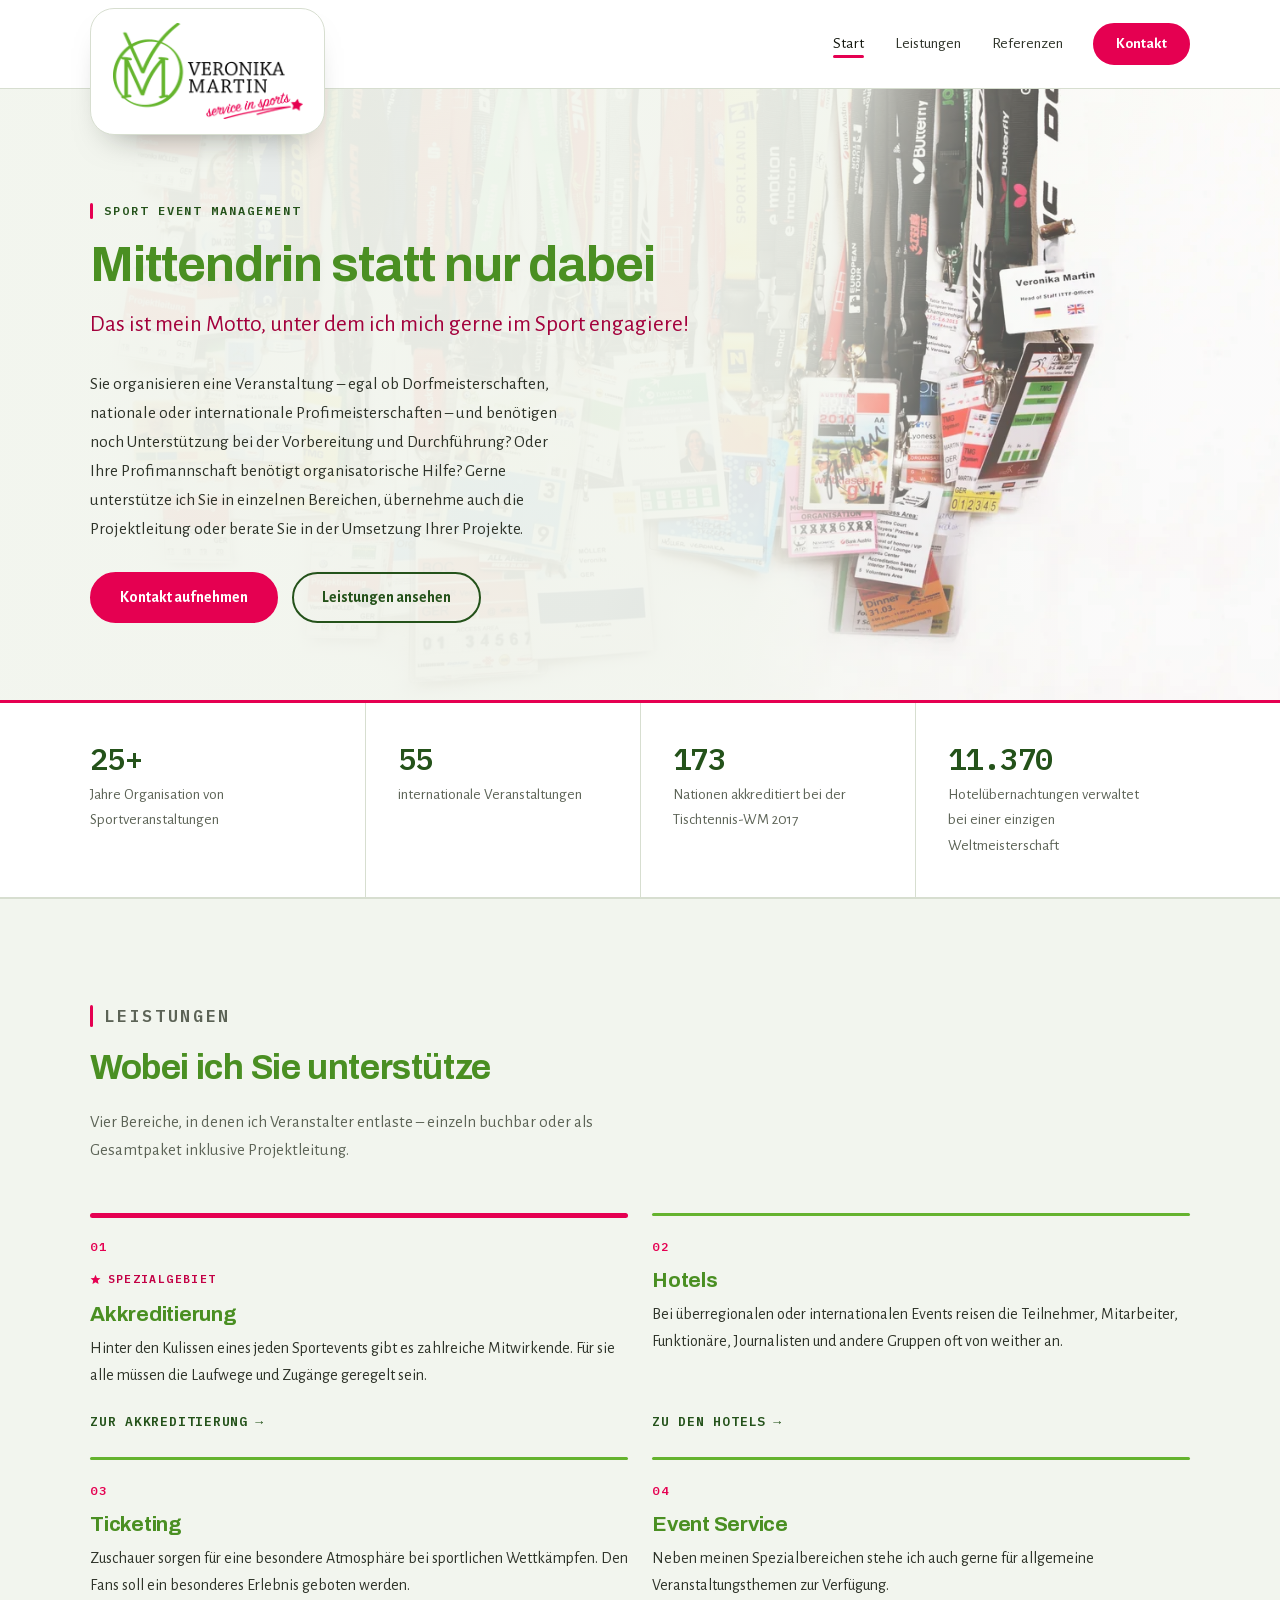
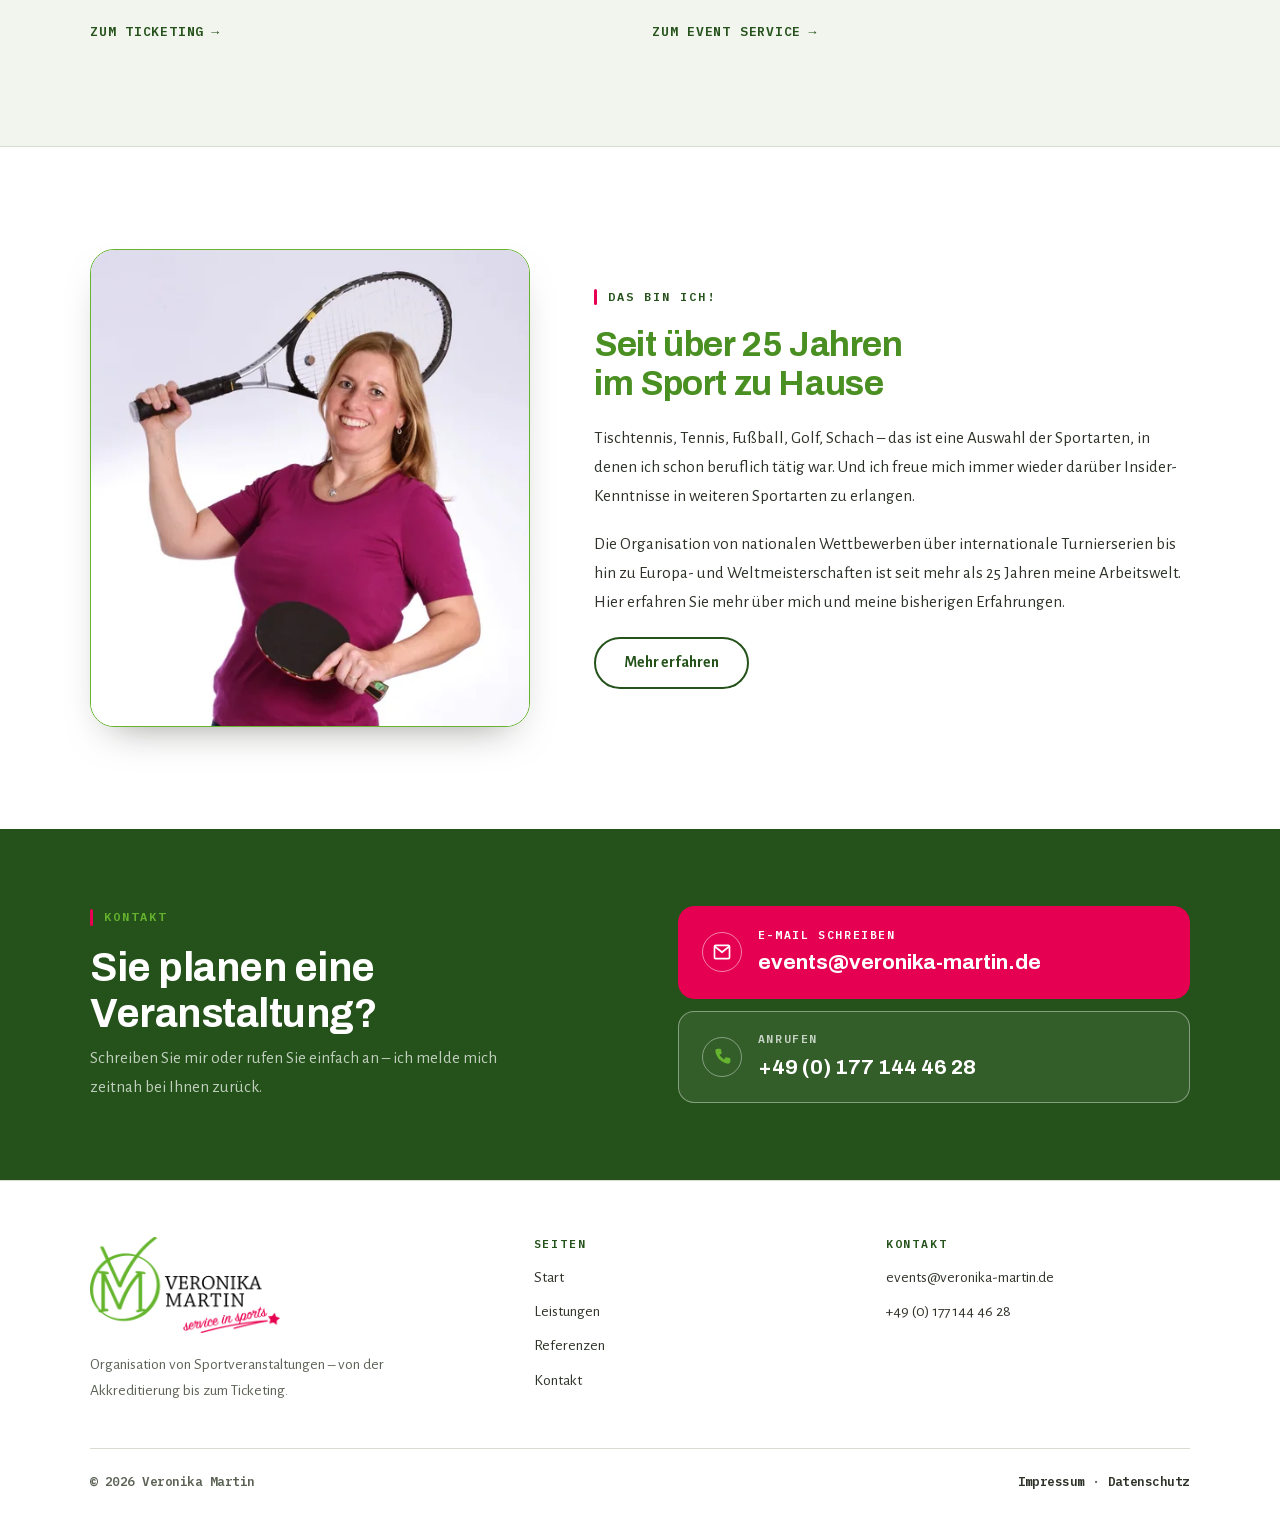
==== index.html @ 5dd61b8a "Erste Fassung der Website Veronika Martin – Sport Event Management" ====
<!DOCTYPE html>
<html lang="de">
<head>
<meta charset="utf-8">
<meta name="viewport" content="width=device-width, initial-scale=1">
<title data-cms="startseite.seo.titel">Sport Event Management &amp; Akkreditierung | Veronika Martin</title>
<meta name="description" data-cms-inhalt="startseite.seo.beschreibung" content="Akkreditierung, Hotels, Ticketing und Event Service für Sportveranstaltungen – seit über 25 Jahren, von der Dorfmeisterschaft bis zur Weltmeisterschaft.">
<link rel="canonical" href="https://veronika-martin.de/">
<meta name="robots" content="index, follow">

<meta property="og:type" content="website">
<meta property="og:locale" content="de_DE">
<meta property="og:site_name" content="Veronika Martin – Sport Event Management">
<meta property="og:title" content="Veronika Martin – Sport Event Management">
<meta property="og:description" content="Unterstützung bei der Organisation von Sportveranstaltungen: Akkreditierung, Hotels, Ticketing und Event Service.">
<meta property="og:url" content="https://veronika-martin.de/">
<meta property="og:image" content="https://veronika-martin.de/assets/img/akkreditierungsausweise-1200.jpg">
<meta property="og:image:width" content="1200">
<meta property="og:image:height" content="540">
<meta property="og:image:alt" content="Akkreditierungsausweise von internationalen Sportveranstaltungen">
<meta name="twitter:card" content="summary_large_image">

<link rel="icon" href="assets/img/favicon-32.png" sizes="32x32" type="image/png">
<link rel="icon" href="assets/img/favicon-512.png" sizes="512x512" type="image/png">
<link rel="apple-touch-icon" href="assets/img/favicon-180.png">

<link rel="preload" as="font" type="font/woff2" href="assets/fonts/archivo-latin.woff2" crossorigin>
<link rel="preload" as="font" type="font/woff2" href="assets/fonts/ibm-plex-mono-600-latin.woff2" crossorigin>
<link rel="preload" as="font" type="font/woff2" href="assets/fonts/alegreya-sans-400-latin.woff2" crossorigin>
<link rel="preload" as="image" href="assets/img/akkreditierungsausweise-1600.webp" type="image/webp" fetchpriority="high">
<link rel="stylesheet" href="assets/css/style.css">
<script src="assets/js/main.js" defer></script>
<script src="assets/js/inhalte.js" defer></script>

<script type="application/ld+json">
{
  "@context": "https://schema.org",
  "@graph": [
    {
      "@type": "WebSite",
      "@id": "https://veronika-martin.de/#website",
      "url": "https://veronika-martin.de/",
      "name": "Veronika Martin – Sport Event Management",
      "inLanguage": "de-DE",
      "publisher": { "@id": "https://veronika-martin.de/#business" }
    },
    {
      "@type": "ProfessionalService",
      "@id": "https://veronika-martin.de/#business",
      "name": "Veronika Martin – Sport Event Management",
      "alternateName": "Veronika Martin – service in sports",
      "description": "Unterstützung bei der Vorbereitung und Durchführung von Sportveranstaltungen – von Dorfmeisterschaften bis zu Welt- und Europameisterschaften: Akkreditierung (Spezialgebiet), Hotelmanagement, Ticketing, allgemeiner Event Service und Projektleitung.",
      "url": "https://veronika-martin.de/",
      "logo": "https://veronika-martin.de/assets/img/logo-800.png",
      "image": "https://veronika-martin.de/assets/img/akkreditierungsausweise-1200.jpg",
      "email": "events@veronika-martin.de",
      "telephone": "+491771444628",
      "slogan": "Mittendrin statt nur dabei",
      "foundingDate": "2011",
      "areaServed": { "@type": "Country", "name": "Deutschland" },
      "address": {
        "@type": "PostalAddress",
        "streetAddress": "Blausternstraße 11a",
        "postalCode": "85049",
        "addressLocality": "Ingolstadt",
        "addressRegion": "Bayern",
        "addressCountry": "DE"
      },
      "founder": { "@id": "https://veronika-martin.de/#person" },
      "knowsAbout": ["Sport Event Management", "Akkreditierung", "Akkreditierungsausweise", "Hotelmanagement für Sportveranstaltungen", "Ticketing", "Projektleitung", "Tischtennis", "Tennis", "Fußball", "Golf", "Schach"],
      "hasOfferCatalog": {
        "@type": "OfferCatalog",
        "name": "Leistungen",
        "itemListElement": [
          { "@type": "Offer", "itemOffered": { "@type": "Service", "@id": "https://veronika-martin.de/leistungen.html#akkreditierung", "name": "Akkreditierung", "description": "Konzepterstellung, Akkreditierungssoftware, Datenerfassung und -pflege sowie Ausweisdruck für alle Mitwirkenden eines Sportevents." } },
          { "@type": "Offer", "itemOffered": { "@type": "Service", "@id": "https://veronika-martin.de/leistungen.html#hotels", "name": "Hotels", "description": "Auswahl der Hotels, Reservierung von Zimmerkontingenten und finale Buchungen für Teilnehmer, Funktionäre, Mitarbeiter und Journalisten." } },
          { "@type": "Offer", "itemOffered": { "@type": "Service", "@id": "https://veronika-martin.de/leistungen.html#ticketing", "name": "Ticketing", "description": "Ticketkonzepte, Einrichtung von Vorverkaufsstellen, Abwicklung des Ticketverkaufs und Abrechnung." } },
          { "@type": "Offer", "itemOffered": { "@type": "Service", "@id": "https://veronika-martin.de/leistungen.html#event-service", "name": "Event Service", "description": "Projektplanung, Checklisten, Zeitpläne und Budgetaufstellung für Veranstaltungen." } }
        ]
      }
    },
    {
      "@type": "Person",
      "@id": "https://veronika-martin.de/#person",
      "name": "Veronika Martin",
      "jobTitle": "Sport Event Managerin",
      "image": "https://veronika-martin.de/assets/img/portraet-veronika-martin-800.jpg",
      "url": "https://veronika-martin.de/referenzen.html",
      "worksFor": { "@id": "https://veronika-martin.de/#business" },
      "knowsLanguage": ["de", "en", "fr", "es"],
      "alumniOf": { "@type": "CollegeOrUniversity", "name": "Westfälische Wilhelms-Universität Münster" }
    }
  ]
}
</script>
</head>
<body>

<a class="sprunglink" href="#inhalt">Zum Inhalt springen</a>

<header class="kopf">
  <div class="container kopf__innen">
    <a class="kopf__logo" href="index.html" aria-label="Veronika Martin, Sport Event Management – zur Startseite">
      <picture>
        <source type="image/webp" srcset="assets/img/logo-400.webp 400w, assets/img/logo-800.webp 800w" sizes="(max-width: 760px) 148px, 190px">
        <img src="assets/img/logo-400.png" srcset="assets/img/logo-400.png 400w, assets/img/logo-800.png 800w" sizes="(max-width: 760px) 148px, 190px" width="400" height="202" alt="">
      </picture>
    </a>

    <button class="nav-schalter" type="button" aria-expanded="false" aria-controls="hauptnavigation">
      <span class="nav-schalter__balken" aria-hidden="true"></span>Menü
    </button>

    <nav class="nav" id="hauptnavigation" aria-label="Hauptnavigation">
      <ul class="nav__liste">
        <li><a class="nav__link" href="index.html" aria-current="page">Start</a></li>
        <li><a class="nav__link" href="leistungen.html">Leistungen</a></li>
        <li><a class="nav__link" href="referenzen.html">Referenzen</a></li>
      </ul>
      <a class="btn btn--cta btn--klein" href="kontakt.html">Kontakt</a>
    </nav>
  </div>
</header>

<main id="inhalt">

  <section class="hero">
    <div class="container hero__kopf">
      <p class="label" data-cms="startseite.hero.label">Sport Event Management</p>
      <h1 class="hero__motto" data-cms="startseite.hero.motto">Mittendrin statt nur dabei</h1>
      <p class="hero__unterzeile" data-cms="startseite.hero.unterzeile">Das ist mein Motto, unter dem ich mich gerne im Sport engagiere!</p>
      <p class="hero__text" data-cms="startseite.hero.text">Sie organisieren eine Veranstaltung – egal ob Dorfmeisterschaften, nationale oder internationale Profimeisterschaften – und benötigen noch Unterstützung bei der Vorbereitung und Durchführung? Oder Ihre Profimannschaft benötigt organisatorische Hilfe? Gerne unterstütze ich Sie in einzelnen Bereichen, übernehme auch die Projektleitung oder berate Sie in der Umsetzung Ihrer Projekte.</p>
      <div class="hero__aktionen">
        <a class="btn btn--cta" href="kontakt.html" data-cms="startseite.hero.buttonKontakt">Kontakt aufnehmen</a>
        <a class="btn btn--linie" href="leistungen.html" data-cms="startseite.hero.buttonLeistungen">Leistungen ansehen</a>
      </div>
    </div>
  </section>

  <section class="fakten" aria-label="Erfahrung in Zahlen">
    <div class="container">
      <ul class="fakten__liste" id="kennzahlen">
        <li data-cms-eintrag="startseite.kennzahlen|" class="fakten__eintrag">
          <span class="fakten__zahl" data-cms="zahl">25+</span>
          <span class="fakten__text" data-cms="text">Jahre Organisation von Sportveranstaltungen</span>
        </li>
        <li data-cms-eintrag="startseite.kennzahlen|" class="fakten__eintrag">
          <span class="fakten__zahl" data-cms="zahl">55</span>
          <span class="fakten__text" data-cms="text">internationale Veranstaltungen</span>
        </li>
        <li data-cms-eintrag="startseite.kennzahlen|" class="fakten__eintrag">
          <span class="fakten__zahl" data-cms="zahl">173</span>
          <span class="fakten__text" data-cms="text">Nationen akkreditiert bei der Tischtennis-WM 2017</span>
        </li>
        <li data-cms-eintrag="startseite.kennzahlen|" class="fakten__eintrag">
          <span class="fakten__zahl" data-cms="zahl">11.370</span>
          <span class="fakten__text" data-cms="text">Hotelübernachtungen verwaltet bei einer einzigen Weltmeisterschaft</span>
        </li>
      </ul>
      <template data-cms-liste="startseite.kennzahlen" data-cms-in="#kennzahlen">
        <li class="fakten__eintrag">
          <span class="fakten__zahl" data-cms="zahl"></span>
          <span class="fakten__text" data-cms="text"></span>
        </li>
      </template>
    </div>
  </section>

  <section class="sektion sektion--sand" aria-labelledby="leistungen-titel">
    <div class="container">
      <div class="sektionskopf">
        <p class="label" data-cms="startseite.leistungen.label">Leistungen</p>
        <h2 id="leistungen-titel" data-cms="startseite.leistungen.ueberschrift">Wobei ich Sie unterstütze</h2>
        <p data-cms="startseite.leistungen.text">Vier Bereiche, in denen ich Veranstalter entlaste – einzeln buchbar oder als Gesamtpaket inklusive Projektleitung.</p>
      </div>

      <div class="karten">
        <template data-cms-liste="leistungen.leistungen">
          <article class="karte" data-cms-klasse="karte--hervor:spezialgebiet">
            <span class="karte__nr" data-cms-nr></span>
            <span class="abzeichen" data-cms-wenn="spezialgebiet">Spezialgebiet</span>
            <h3 data-cms="titel"></h3>
            <p data-cms="kurztextStartseite"></p>
            <a class="pfeil-link" href="leistungen.html" data-cms-link="anker:leistungen.html#titel" data-cms="linkText"></a>
          </article>
        </template>
        <article data-cms-eintrag="leistungen.leistungen|" class="karte karte--hervor" data-cms-klasse="karte--hervor:spezialgebiet">
          <span class="karte__nr" data-cms-nr>01</span>
          <span class="abzeichen" data-cms-wenn="spezialgebiet">Spezialgebiet</span>
          <h3 data-cms="titel">Akkreditierung</h3>
          <p data-cms="kurztextStartseite">Hinter den Kulissen eines jeden Sportevents gibt es zahlreiche Mitwirkende. Für sie alle müssen die Laufwege und Zugänge geregelt sein.</p>
          <a class="pfeil-link" href="leistungen.html#akkreditierung" data-cms-link="anker:leistungen.html#titel" data-cms="linkText">Zur Akkreditierung</a>
        </article>
        <article data-cms-eintrag="leistungen.leistungen|" class="karte" data-cms-klasse="karte--hervor:spezialgebiet">
          <span class="karte__nr" data-cms-nr>02</span>
          <h3 data-cms="titel">Hotels</h3>
          <p data-cms="kurztextStartseite">Bei überregionalen oder internationalen Events reisen die Teilnehmer, Mitarbeiter, Funktionäre, Journalisten und andere Gruppen oft von weither an.</p>
          <a class="pfeil-link" href="leistungen.html#hotels" data-cms-link="anker:leistungen.html#titel" data-cms="linkText">Zu den Hotels</a>
        </article>
        <article data-cms-eintrag="leistungen.leistungen|" class="karte" data-cms-klasse="karte--hervor:spezialgebiet">
          <span class="karte__nr" data-cms-nr>03</span>
          <h3 data-cms="titel">Ticketing</h3>
          <p data-cms="kurztextStartseite">Zuschauer sorgen für eine besondere Atmosphäre bei sportlichen Wettkämpfen. Den Fans soll ein besonderes Erlebnis geboten werden.</p>
          <a class="pfeil-link" href="leistungen.html#ticketing" data-cms-link="anker:leistungen.html#titel" data-cms="linkText">Zum Ticketing</a>
        </article>
        <article data-cms-eintrag="leistungen.leistungen|" class="karte" data-cms-klasse="karte--hervor:spezialgebiet">
          <span class="karte__nr" data-cms-nr>04</span>
          <h3 data-cms="titel">Event Service</h3>
          <p data-cms="kurztextStartseite">Neben meinen Spezialbereichen stehe ich auch gerne für allgemeine Veranstaltungsthemen zur Verfügung.</p>
          <a class="pfeil-link" href="leistungen.html#event-service" data-cms-link="anker:leistungen.html#titel" data-cms="linkText">Zum Event Service</a>
        </article>
      </div>
    </div>
  </section>

  <section class="sektion" aria-labelledby="ueber-titel">
    <div class="container ueber">
      <div class="ueber__bild">
        <picture>
          <source type="image/webp" srcset="assets/img/portraet-veronika-martin-500.webp 500w, assets/img/portraet-veronika-martin-800.webp 800w" sizes="(max-width: 980px) 88vw, 34vw">
          <img src="assets/img/portraet-veronika-martin-800.jpg" srcset="assets/img/portraet-veronika-martin-500.jpg 500w, assets/img/portraet-veronika-martin-800.jpg 800w" sizes="(max-width: 980px) 88vw, 34vw" width="800" height="869" alt="Veronika Martin mit Tennisschläger und Tischtennisschläger" loading="lazy" data-cms-bild="startseite.ueberMich.bild" data-cms-alt="startseite.ueberMich.bildAlt">
        </picture>
      </div>

      <div>
        <p class="label" data-cms="startseite.ueberMich.label">Das bin ich!</p>
        <h2 id="ueber-titel" data-cms="startseite.ueberMich.ueberschrift">Seit über 25 Jahren im Sport zu Hause</h2>
        <template data-cms-liste="startseite.ueberMich.absaetze">
          <p data-cms="."></p>
        </template>
        <p data-cms-eintrag="startseite.ueberMich.absaetze|" data-cms=".">Tischtennis, Tennis, Fußball, Golf, Schach – das ist eine Auswahl der Sportarten, in denen ich schon beruflich tätig war. Und ich freue mich immer wieder darüber Insider-Kenntnisse in weiteren Sportarten zu erlangen.</p>
        <p data-cms-eintrag="startseite.ueberMich.absaetze|" data-cms=".">Die Organisation von nationalen Wettbewerben über internationale Turnierserien bis hin zu Europa- und Weltmeisterschaften ist seit mehr als 25 Jahren meine Arbeitswelt. Hier erfahren Sie mehr über mich und meine bisherigen Erfahrungen.</p>
        <p><a class="btn btn--linie" href="referenzen.html" data-cms="startseite.ueberMich.button">Mehr erfahren</a></p>
      </div>
    </div>
  </section>

  <section class="kontaktband" aria-labelledby="kontaktband-titel">
    <div class="container kontaktband__innen">
      <div>
        <p class="label" data-cms="startseite.kontakt.label">Kontakt</p>
        <h2 id="kontaktband-titel" data-cms="startseite.kontakt.ueberschrift">Sie planen eine Veranstaltung?</h2>
        <p data-cms="startseite.kontakt.text">Schreiben Sie mir oder rufen Sie einfach an – ich melde mich zeitnah bei Ihnen zurück.</p>
      </div>
      <div class="kontaktband__wege">
        <a class="kontaktweg kontaktweg--cta" href="mailto:events@veronika-martin.de" data-cms-link="mailto:allgemein.email">
          <span class="kontaktweg__symbol" aria-hidden="true">
            <svg viewBox="0 0 24 24" focusable="false"><path d="M2 5.5A2.5 2.5 0 0 1 4.5 3h15A2.5 2.5 0 0 1 22 5.5v13a2.5 2.5 0 0 1-2.5 2.5h-15A2.5 2.5 0 0 1 2 18.5v-13Zm2.6-.5 7.4 5.9L19.4 5H4.6ZM20 7.3l-7.4 5.9a1 1 0 0 1-1.2 0L4 7.3V19h16V7.3Z"/></svg>
          </span>
          <span class="kontaktweg__inhalt">
            <span class="kontaktweg__art" data-cms="allgemein.kontaktwegEmail">E-Mail schreiben</span>
            <span class="kontaktweg__wert" data-cms="allgemein.email">events@veronika-martin.de</span>
          </span>
        </a>
        <a class="kontaktweg" href="tel:+491771444628" data-cms-link="tel:allgemein.telefon">
          <span class="kontaktweg__symbol" aria-hidden="true">
            <svg viewBox="0 0 24 24" focusable="false"><path d="M6.6 2h3.1a1 1 0 0 1 1 .8l1 4.3a1 1 0 0 1-.5 1.1L9 9.4a13 13 0 0 0 5.6 5.6l1.2-2.2a1 1 0 0 1 1.1-.5l4.3 1a1 1 0 0 1 .8 1v3.1A2.6 2.6 0 0 1 19.4 20 17.4 17.4 0 0 1 4 4.6 2.6 2.6 0 0 1 6.6 2Z"/></svg>
          </span>
          <span class="kontaktweg__inhalt">
            <span class="kontaktweg__art" data-cms="allgemein.kontaktwegTelefon">Anrufen</span>
            <span class="kontaktweg__wert" data-cms="allgemein.telefon">+49 (0) 177 144 46 28</span>
          </span>
        </a>
      </div>
    </div>
  </section>

</main>

<footer class="fuss">
  <div class="container">
    <div class="fuss__raster">
      <div class="fuss__logo">
        <picture>
          <source type="image/webp" srcset="assets/img/logo-400.webp 400w, assets/img/logo-800.webp 800w" sizes="(max-width: 760px) 148px, 190px">
          <img src="assets/img/logo-400.png" srcset="assets/img/logo-400.png 400w, assets/img/logo-800.png 800w" sizes="(max-width: 760px) 148px, 190px" width="400" height="202" alt="Veronika Martin – service in sports" loading="lazy">
        </picture>
        <p data-cms="allgemein.fusszeileText">Organisation von Sportveranstaltungen – von der Akkreditierung bis zum Ticketing.</p>
      </div>

      <nav aria-labelledby="fuss-seiten">
        <h2 id="fuss-seiten">Seiten</h2>
        <ul>
          <li><a href="index.html">Start</a></li>
          <li><a href="leistungen.html">Leistungen</a></li>
          <li><a href="referenzen.html">Referenzen</a></li>
          <li><a href="kontakt.html">Kontakt</a></li>
        </ul>
      </nav>

      <div>
        <h2 id="fuss-kontakt">Kontakt</h2>
        <ul>
          <li><a href="mailto:events@veronika-martin.de" data-cms-link="mailto:allgemein.email" data-cms="allgemein.email">events@veronika-martin.de</a></li>
          <li><a href="tel:+491771444628" data-cms-link="tel:allgemein.telefon" data-cms="allgemein.telefon">+49 (0) 177 144 46 28</a></li>
        </ul>
      </div>
    </div>

    <div class="fuss__abschluss">
      <p>© 2026 Veronika Martin</p>
      <p><a href="impressum.html">Impressum</a> · <a href="datenschutz.html">Datenschutz</a></p>
    </div>
  </div>
</footer>

<nav class="aktionsleiste" aria-label="Schnellkontakt">
  <a class="btn btn--cta" href="mailto:events@veronika-martin.de" data-cms-link="mailto:allgemein.email">E-Mail</a>
  <a class="btn btn--linie" href="tel:+491771444628" data-cms-link="tel:allgemein.telefon">Anrufen</a>
</nav>

</body>
</html>
---- assets/css/style.css ----
/* ==========================================================================
   Veronika Martin – Sport Event Management
   Plain CSS, keine Frameworks.

   Gestaltungsidee: die Seite ist selbst ein Akkreditierungssystem.
   Nummerierte Bereiche, Zonenbalken und technische Codes in Monospace
   spiegeln das Handwerk der Auftraggeberin – Zugänge, Zonen, Ablaufpläne.

   Farben aus dem Logo: Grün #65B32E (Signal), Magenta #E50051 (nur CTAs)
   ========================================================================== */

/* --- Schriften (selbst gehostet, kein externes CDN) ----------------------
   Fließtext: Alegreya Sans 400/700 (entspricht der ursprünglichen Website).
   Headline: Archivo, Bold (700). Labels und Kennzahlen: IBM Plex Mono 600.
   Bewusst nur vier Schnitte, damit die Seite schlank lädt.
   -------------------------------------------------------------------------- */

@font-face {
  font-family: 'Alegreya Sans';
  font-style: normal;
  font-weight: 400;
  font-display: swap;
  src: url('../fonts/alegreya-sans-400-latin.woff2') format('woff2');
  unicode-range: U+0000-00FF, U+0131, U+0152-0153, U+02BB-02BC, U+02C6, U+02DA,
    U+02DC, U+0304, U+0308, U+0329, U+2000-206F, U+20AC, U+2122, U+2191, U+2193,
    U+2212, U+2215, U+FEFF, U+FFFD;
}
@font-face {
  font-family: 'Alegreya Sans';
  font-style: normal;
  font-weight: 400;
  font-display: swap;
  src: url('../fonts/alegreya-sans-400-latin-ext.woff2') format('woff2');
  unicode-range: U+0100-02BA, U+02BD-02C5, U+02C7-02CC, U+02CE-02D7, U+02DD-02FF,
    U+0304, U+0308, U+0329, U+1D00-1DBF, U+1E00-1E9F, U+1EF2-1EFF, U+2020,
    U+20A0-20AB, U+20AD-20C0, U+2113, U+2C60-2C7F, U+A720-A7FF;
}
@font-face {
  font-family: 'Alegreya Sans';
  font-style: normal;
  font-weight: 700;
  font-display: swap;
  src: url('../fonts/alegreya-sans-700-latin.woff2') format('woff2');
  unicode-range: U+0000-00FF, U+0131, U+0152-0153, U+02BB-02BC, U+02C6, U+02DA,
    U+02DC, U+0304, U+0308, U+0329, U+2000-206F, U+20AC, U+2122, U+2191, U+2193,
    U+2212, U+2215, U+FEFF, U+FFFD;
}
@font-face {
  font-family: 'Alegreya Sans';
  font-style: normal;
  font-weight: 700;
  font-display: swap;
  src: url('../fonts/alegreya-sans-700-latin-ext.woff2') format('woff2');
  unicode-range: U+0100-02BA, U+02BD-02C5, U+02C7-02CC, U+02CE-02D7, U+02DD-02FF,
    U+0304, U+0308, U+0329, U+1D00-1DBF, U+1E00-1E9F, U+1EF2-1EFF, U+2020,
    U+20A0-20AB, U+20AD-20C0, U+2113, U+2C60-2C7F, U+A720-A7FF;
}

@font-face {
  font-family: 'Archivo';
  font-style: normal;
  font-weight: 300 800;
  font-display: swap;
  src: url('../fonts/archivo-latin.woff2') format('woff2');
  unicode-range: U+0000-00FF, U+0131, U+0152-0153, U+02BB-02BC, U+02C6, U+02DA,
    U+02DC, U+0304, U+0308, U+0329, U+2000-206F, U+20AC, U+2122, U+2191, U+2193,
    U+2212, U+2215, U+FEFF, U+FFFD;
}
@font-face {
  font-family: 'Archivo';
  font-style: normal;
  font-weight: 300 800;
  font-display: swap;
  src: url('../fonts/archivo-latin-ext.woff2') format('woff2');
  unicode-range: U+0100-02BA, U+02BD-02C5, U+02C7-02CC, U+02CE-02D7, U+02DD-02FF,
    U+0304, U+0308, U+0329, U+1D00-1DBF, U+1E00-1E9F, U+1EF2-1EFF, U+2020,
    U+20A0-20AB, U+20AD-20C0, U+2113, U+2C60-2C7F, U+A720-A7FF;
}

@font-face {
  font-family: 'IBM Plex Mono';
  font-style: normal;
  font-weight: 600;
  font-display: swap;
  src: url('../fonts/ibm-plex-mono-600-latin.woff2') format('woff2');
  unicode-range: U+0000-00FF, U+0131, U+0152-0153, U+02BB-02BC, U+02C6, U+02DA,
    U+02DC, U+0304, U+0308, U+0329, U+2000-206F, U+20AC, U+2122, U+2191, U+2193,
    U+2212, U+2215, U+FEFF, U+FFFD;
}
@font-face {
  font-family: 'IBM Plex Mono';
  font-style: normal;
  font-weight: 600;
  font-display: swap;
  src: url('../fonts/ibm-plex-mono-600-latin-ext.woff2') format('woff2');
  unicode-range: U+0100-02BA, U+02BD-02C5, U+02C7-02CC, U+02CE-02D7, U+02DD-02FF,
    U+0304, U+0308, U+0329, U+1D00-1DBF, U+1E00-1E9F, U+1EF2-1EFF, U+2020,
    U+20A0-20AB, U+20AD-20C0, U+2113, U+2C60-2C7F, U+A720-A7FF;
}

/* --- Design-Token ------------------------------------------------------- */

:root {
  /* Grün als Familie, ausgehend vom Logo – reduziert auf zwei Stufen:
     kräftiges Akzentgrün und ein dunkles Grün für Text/Kontrast */
  --gruen: #65b32e;
  --gruen-dunkel: #24521a;
  --gruen-sanft: #e8f1de;
  /* Überschriften auf hellem Grund: Akzentgrün abgedunkelt, damit große
     Schrift den Mindestkontrast 3:1 erreicht (#65b32e schafft nur 2,4:1) */
  --gruen-titel: #4a8f22;

  /* Signalfarbe – ausschließlich für Handlungsaufforderungen.
     Hover-Zustand als eigene, dunklere Stufe: filter: brightness() würde
     auch die weiße Schrift abdunkeln und den Kontrast unter 4,5:1 drücken. */
  --magenta: #e50051;
  --magenta-dunkel: #c30045;
  /* Nur für Schrift direkt auf dem Hero-Bild: eine Stufe tiefer, damit der
     Kontrast auch über dunklen Bildstellen trägt */
  --magenta-tief: #a3013c;

  /* Neutrale mit Grünstich */
  --tinte: #14180f;
  --text: #2e3329;
  --text-leise: #5c6356;
  --weiss: #ffffff;
  --papier: #f2f5ee;
  --linie: #d7ded0;

  /* Auf dunklem Grund (Schrift selbst: --weiss) */
  --auf-dunkel-leise: rgba(255, 255, 255, 0.72);
  --auf-dunkel-linie: rgba(255, 255, 255, 0.4);

  /* Typografie */
  --headline: 'Archivo', sans-serif;
  --sans: 'Alegreya Sans', sans-serif;
  --mono: 'IBM Plex Mono', monospace;

  /* Maße */
  --breite: 1180px;
  --rand: clamp(1.25rem, 4vw, 2.5rem);
  --schmal: 760px;
  /* Rundungen: ein Ausweis ist laminiert und hat weiche Ecken –
     dieselbe Sprache trägt jetzt die ganze Seite. */
  --r-klein: 10px;
  --r: 16px;
  --r-gross: 24px;
  --r-voll: 999px;
  --balken: 3px; /* Breite des Zonenbalkens */
  --kopf-hoehe: 88px;
  --sektion: clamp(4rem, 8vw, 7rem);

  /* Der Stern aus dem Logo – bleibt als Aufzählungszeichen erhalten */
  --stern-magenta: url("data:image/svg+xml,%3Csvg xmlns='http://www.w3.org/2000/svg' viewBox='0 0 24 24'%3E%3Cpath fill='%23e50051' d='M12 1.5l3.1 7.1 7.7.7-5.8 5.1 1.7 7.6L12 18l-6.7 4 1.7-7.6-5.8-5.1 7.7-.7z'/%3E%3C/svg%3E");
  --stern-gruen: url("data:image/svg+xml,%3Csvg xmlns='http://www.w3.org/2000/svg' viewBox='0 0 24 24'%3E%3Cpath fill='%2365b32e' d='M12 1.5l3.1 7.1 7.7.7-5.8 5.1 1.7 7.6L12 18l-6.7 4 1.7-7.6-5.8-5.1 7.7-.7z'/%3E%3C/svg%3E");
}

/* --- Grundlagen --------------------------------------------------------- */

*,
*::before,
*::after {
  box-sizing: border-box;
}

html {
  scroll-behavior: smooth;
  scroll-padding-top: calc(var(--kopf-hoehe) + 1rem);
  -webkit-text-size-adjust: 100%;
}

body {
  margin: 0;
  background: var(--weiss);
  color: var(--text);
  font-family: var(--sans);
  font-size: 1.0625rem;
  line-height: 1.7;
  -webkit-font-smoothing: antialiased;
  overflow-wrap: break-word;
}

img {
  max-width: 100%;
  height: auto;
  display: block;
}

a {
  color: var(--gruen-dunkel);
  text-decoration-thickness: 1px;
  text-underline-offset: 0.18em;
}

h1,
h2,
h3,
h4 {
  font-family: var(--headline);
  font-weight: 700;
  color: var(--gruen-titel);
  line-height: 1.14;
  letter-spacing: -0.012em;
  margin: 0 0 0.6em;
  text-wrap: balance;
  /* Lange deutsche Komposita sollen sauber getrennt statt hart
     umgebrochen werden. */
  -webkit-hyphens: auto;
  hyphens: auto;
}

h1 {
  font-size: clamp(1.9rem, 1.2rem + 3.2vw, 3.1rem);
  line-height: 1.04;
  letter-spacing: -0.02em;
}

h2 {
  font-size: clamp(1.5rem, 1.15rem + 1.8vw, 2.15rem);
}

h3 {
  font-size: clamp(1.1rem, 1rem + 0.55vw, 1.3rem);
}

p {
  margin: 0 0 1.15em;
}

p:last-child {
  margin-bottom: 0;
}

strong {
  font-weight: 700;
  color: var(--tinte);
}

:focus-visible {
  outline: 3px solid var(--magenta);
  outline-offset: 3px;
  border-radius: var(--r-klein);
}

/* --- Hilfsklassen ------------------------------------------------------- */

.container {
  width: 100%;
  max-width: var(--breite);
  margin-inline: auto;
  padding-inline: var(--rand);
}

.container--schmal {
  max-width: var(--schmal);
}

.sektion {
  padding-block: var(--sektion);
}

.sektion--sand {
  background: var(--papier);
  border-block: 1px solid var(--linie);
}

.sprunglink {
  position: absolute;
  left: 1rem;
  top: -100%;
  z-index: 200;
  background: var(--magenta);
  color: var(--weiss);
  padding: 0.75rem 1.25rem;
  border-radius: var(--r-voll);
  font-weight: 700;
  text-decoration: none;
  transition: top 0.15s ease;
}

.sprunglink:focus,
.sprunglink:hover {
  top: 1rem;
  color: var(--weiss);
}

.abstand-oben {
  margin-top: clamp(2.5rem, 5vw, 3.5rem);
}

/* --- Sektionsmarke: Zonenbalken -------------------------------- */
/* Das Signatur-Element: jede Sektion trägt eine Marke wie der Farbstreifen
   auf einem Akkreditierungsausweis. */

.label {
  display: flex;
  align-items: center;
  gap: 0.7rem;
  font-family: var(--mono);
  font-size: 0.75rem;
  font-weight: 600;
  letter-spacing: 0.16em;
  text-transform: uppercase;
  color: var(--gruen-dunkel);
  margin: 0 0 1.1rem;
}

.label::before {
  content: '';
  width: var(--balken);
  height: 1.35em;
  flex: none;
  border-radius: var(--r-voll);
  background: var(--magenta);
}

.label--mitte {
  justify-content: center;
}

/* --- Buttons ------------------------------------------------------------ */

.btn {
  display: inline-flex;
  align-items: center;
  justify-content: center;
  gap: 0.5rem;
  font-family: var(--sans);
  font-size: 1rem;
  font-weight: 700;
  line-height: 1.2;
  padding: 0.9rem 1.75rem;
  border-radius: var(--r-voll);
  border: 2px solid transparent;
  text-decoration: none;
  cursor: pointer;
  transition: background-color 0.15s ease, color 0.15s ease,
    border-color 0.15s ease, transform 0.15s ease;
}

.btn:hover {
  transform: translateY(-1px);
}

.btn--cta {
  background: var(--magenta);
  border-color: var(--magenta);
  color: var(--weiss);
}

.btn--cta:hover {
  background: var(--magenta-dunkel);
  border-color: var(--magenta-dunkel);
  /* explizit, sonst gewinnt die allgemeine a:hover-Farbe */
  color: var(--weiss);
}

.btn--linie {
  background: transparent;
  border-color: var(--gruen-dunkel);
  color: var(--gruen-dunkel);
}

.btn--linie:hover {
  background: var(--gruen-sanft);
  color: var(--gruen-dunkel);
}

.btn--klein {
  padding: 0.62rem 1.3rem;
  font-size: 0.95rem;
}

.pfeil-link {
  display: inline-flex;
  align-items: center;
  gap: 0.45rem;
  font-family: var(--mono);
  font-size: 0.8125rem;
  font-weight: 600;
  letter-spacing: 0.06em;
  text-transform: uppercase;
  color: var(--gruen-dunkel);
  text-decoration: none;
}

.pfeil-link::after {
  content: '→';
  transition: transform 0.15s ease;
}

.pfeil-link:hover {
  color: var(--magenta);
  text-decoration: underline;
  text-underline-offset: 0.3em;
}

.pfeil-link:hover::after {
  transform: translateX(3px);
}

/* --- Kopfbereich -------------------------------------------------------- */

.kopf {
  position: sticky;
  top: 0;
  z-index: 100;
  background: rgba(255, 255, 255, 0.96);
  backdrop-filter: saturate(1.4) blur(6px);
  border-bottom: 1px solid var(--linie);
  transition: box-shadow 0.2s ease;
}

.kopf.ist-gescrollt {
  box-shadow: 0 4px 20px rgba(20, 24, 15, 0.08);
}

.kopf__innen {
  position: relative;
  display: flex;
  align-items: center;
  justify-content: flex-end;
  gap: 1rem;
  min-height: var(--kopf-hoehe);
}

/* Das Logo sitzt auf einem eigenen Schild, das unten über die Leiste
   hinausragt – wie ein Ausweis, der an der Kante eingehängt ist. So wirkt
   der Schriftzug "service in sports" nicht abgeschnitten und bleibt lesbar. */
.kopf__logo {
  position: absolute;
  top: 0.5rem;
  left: var(--rand);
  /* über dem aufgeklappten Menü (.nav, z-index 4), sonst verdeckt dessen
     weiße Fläche den Schatten des Schilds */
  z-index: 5;
  background: var(--weiss);
  padding: 0.9rem 1.35rem;
  border: 1px solid var(--linie);
  border-radius: var(--r-gross);
  box-shadow: 0 18px 34px -22px rgba(20, 24, 15, 0.5);
}

.kopf__logo img {
  width: clamp(148px, 17vw, 190px);
}

.nav {
  display: flex;
  align-items: center;
  gap: clamp(1.1rem, 2.4vw, 2.1rem);
}

.nav__liste {
  display: flex;
  align-items: center;
  gap: clamp(1.1rem, 2.4vw, 2.1rem);
  list-style: none;
  margin: 0;
  padding: 0;
}

.nav__link {
  position: relative;
  font-size: 0.98rem;
  color: var(--text);
  text-decoration: none;
  padding-block: 0.4rem;
}

.nav__link::after {
  content: '';
  position: absolute;
  left: 0;
  right: 0;
  bottom: 0;
  height: var(--balken);
  border-radius: var(--r-voll);
  background: var(--magenta);
  transform: scaleX(0);
  transform-origin: left;
  transition: transform 0.18s ease;
}

.nav__link:hover {
  color: var(--tinte);
}

.nav__link:hover::after,
.nav__link[aria-current='page']::after {
  transform: scaleX(1);
}

.nav__link[aria-current='page'] {
  color: var(--tinte);
}

.nav-schalter {
  display: none;
  align-items: center;
  gap: 0.55rem;
  background: transparent;
  border: 1px solid var(--linie);
  border-radius: var(--r-voll);
  padding: 0.6rem 1rem;
  font-family: var(--mono);
  font-size: 0.8125rem;
  font-weight: 600;
  letter-spacing: 0.1em;
  text-transform: uppercase;
  color: var(--tinte);
  cursor: pointer;
}

.nav-schalter__balken {
  position: relative;
  display: block;
  width: 18px;
  height: 2px;
  background: var(--tinte);
}

.nav-schalter__balken::before,
.nav-schalter__balken::after {
  content: '';
  position: absolute;
  left: 0;
  width: 18px;
  height: 2px;
  background: var(--tinte);
}

.nav-schalter__balken::before {
  top: -6px;
}

.nav-schalter__balken::after {
  top: 6px;
}

/* --- Hero --------------------------------------------------------------- */

.hero {
  display: flex;
  align-items: center;
  min-height: clamp(460px, 58vh, 660px);
  padding-block: clamp(4.5rem, 9vw, 7rem) clamp(3rem, 6vw, 5rem);
  border-bottom: var(--balken) solid var(--magenta);

  /* Die Ausweissammlung liegt als Hintergrund unter dem gesamten Hero. Der
     Schleier ist links dicht (dort steht der Text) und gibt das Bild nach
     rechts hin frei, wo keine Schrift mehr darüberliegt. */
  background-color: var(--papier);
  background-position: center;
  background-size: cover;
  background-repeat: no-repeat;
  background-image: linear-gradient(
      100deg,
      rgba(242, 245, 238, 0.96) 0%,
      rgba(242, 245, 238, 0.95) 50%,
      rgba(242, 245, 238, 0.92) 60%,
      rgba(242, 245, 238, 0.45) 70%,
      rgba(242, 245, 238, 0.1) 88%
    ),
    url('../img/akkreditierungsausweise-1600.jpg');
  background-image: linear-gradient(
      100deg,
      rgba(242, 245, 238, 0.96) 0%,
      rgba(242, 245, 238, 0.95) 50%,
      rgba(242, 245, 238, 0.92) 60%,
      rgba(242, 245, 238, 0.45) 70%,
      rgba(242, 245, 238, 0.1) 88%
    ),
    image-set(
      url('../img/akkreditierungsausweise-1600.webp') type('image/webp'),
      url('../img/akkreditierungsausweise-1600.jpg') type('image/jpeg')
    );
}

.hero > .container {
  width: 100%;
}

.hero__kopf {
  display: flex;
  flex-direction: column;
  align-items: flex-start;
  width: 50%;
}

.hero__motto {
  margin-bottom: 0.3em;
}

.hero__unterzeile {
  font-family: var(--sans);
  font-size: clamp(1.15rem, 1rem + 0.7vw, 1.45rem);
  color: var(--magenta-tief);
  margin-bottom: 1.5rem;
}

.hero__text {
  font-size: 1.07rem;
  max-width: 52ch;
  margin-bottom: 1.75rem;
}

.hero__aktionen {
  display: flex;
  flex-wrap: wrap;
  gap: 0.85rem;
  align-items: center;
}

/* Bildrahmen mit Ausweis-Anmutung: Zonenbalken oben, feine Kante */
.ueber__bild {
  position: relative;
}

.ueber__bild img {
  width: 100%;
  border: 1px solid var(--gruen);
  border-radius: var(--r-gross);
  box-shadow: 0 18px 40px -22px rgba(20, 24, 15, 0.5);
}

/* --- Vertrauensleiste --------------------------------------------------- */

.fakten {
  background: var(--weiss);
  border-bottom: 1px solid var(--linie);
}

.fakten__liste {
  display: grid;
  grid-template-columns: repeat(4, 1fr);
  list-style: none;
  margin: 0;
  padding: 0;
}

.fakten__eintrag {
  padding: clamp(1.6rem, 3vw, 2.4rem) clamp(1.25rem, 2.5vw, 2rem);
  border-left: 1px solid var(--linie);
}

.fakten__eintrag:first-child {
  border-left: 0;
  padding-left: 0;
}

.fakten__zahl {
  display: block;
  font-family: var(--mono);
  font-size: clamp(1.4rem, 1.1rem + 1.1vw, 1.9rem);
  font-weight: 600;
  color: var(--gruen-dunkel);
  letter-spacing: -0.02em;
  line-height: 1.1;
}

.fakten__text {
  display: block;
  font-size: 0.95rem;
  color: var(--text-leise);
  margin-top: 0.4rem;
}

/* --- Sektionskopf ------------------------------------------------------- */

.sektionskopf {
  max-width: 62ch;
  margin-bottom: clamp(2rem, 4vw, 3rem);
}

.sektionskopf--mitte {
  margin-inline: auto;
  text-align: center;
}

.sektionskopf p {
  color: var(--text-leise);
  font-size: 1.05rem;
}

/* --- Leistungs-Karten (Start- und Kontaktseite) ------------------------- */

.karten {
  display: grid;
  grid-template-columns: repeat(2, 1fr);
  gap: clamp(1rem, 2vw, 1.5rem);
}

.karte {
  position: relative;
  display: flex;
  flex-direction: column;
  padding: 1.5rem 0 0;
}

/* Statt eines Kastens trägt jede Leistung nur ihren Zonenbalken. */
.karte::before {
  content: '';
  position: absolute;
  top: 0;
  left: 0;
  width: 100%;
  height: var(--balken);
  border-radius: var(--r-voll);
  background: var(--gruen);
  transition: background-color 0.18s ease;
}

.karte:hover::before {
  background: var(--magenta);
}

/* Zonennummer wie eine Bereichskennung auf dem Ausweis */
.karte__nr {
  font-family: var(--mono);
  font-size: 0.75rem;
  font-weight: 600;
  letter-spacing: 0.14em;
  color: var(--magenta);
  margin-bottom: 0.75rem;
}

.karte h3 {
  margin-bottom: 0.5rem;
}

.karte p {
  font-size: 1rem;
  margin-bottom: 1.35rem;
}

.karte .pfeil-link {
  margin-top: auto;
  align-self: flex-start;
}

.karte--hervor::before {
  background: var(--magenta);
  height: 5px;
}

.abzeichen {
  display: inline-flex;
  align-items: center;
  gap: 0.4rem;
  align-self: flex-start;
  /* Bewusst ohne Fläche und Pillenform: ein gefülltes Magenta-Pill sähe aus
     wie ein CTA-Button, ist aber nicht klickbar. */
  color: var(--magenta-dunkel);
  font-family: var(--mono);
  font-size: 0.72rem;
  font-weight: 600;
  letter-spacing: 0.12em;
  text-transform: uppercase;
  margin-bottom: 0.9rem;
}

.abzeichen::before {
  content: '';
  width: 0.7rem;
  height: 0.7rem;
  background: var(--stern-magenta) center / contain no-repeat;
}

/* --- Leistungsseite: Detailblöcke --------------------------------------- */

.sprungnav {
  display: flex;
  flex-wrap: wrap;
  gap: 0.5rem;
  list-style: none;
  margin: 0 0 clamp(2.5rem, 5vw, 3.5rem);
  padding: 0;
}

.sprungnav a {
  display: inline-block;
  padding: 0.5rem 1rem;
  border: 1px solid var(--linie);
  border-radius: var(--r-voll);
  background: var(--weiss);
  font-family: var(--mono);
  font-size: 0.78rem;
  font-weight: 600;
  letter-spacing: 0.08em;
  text-transform: uppercase;
  color: var(--text);
  text-decoration: none;
}

.sprungnav a:hover {
  border-color: var(--gruen);
  background: var(--gruen-sanft);
  color: var(--gruen-dunkel);
}

.leistung {
  scroll-margin-top: calc(var(--kopf-hoehe) + 1.5rem);
}

.leistung + .leistung {
  margin-top: clamp(2.5rem, 5vw, 4rem);
}

.leistung__block {
  position: relative;
  display: grid;
  grid-template-columns: 1fr 1fr;
  gap: clamp(1.5rem, 4vw, 3.25rem);
  align-items: start;
  padding: 1.75rem 0 0;
}

.leistung__block::before {
  content: '';
  position: absolute;
  top: 0;
  left: 0;
  width: 100%;
  height: var(--balken);
  border-radius: var(--r-voll);
  background: var(--gruen);
}

.leistung__nr {
  display: block;
  font-family: var(--mono);
  font-size: 0.75rem;
  font-weight: 600;
  letter-spacing: 0.14em;
  color: var(--magenta);
  margin-bottom: 0.75rem;
}

.leistung--spezial .leistung__block::before {
  background: var(--magenta);
  height: 5px;
}

.leistung--spezial h2 {
  font-size: clamp(1.9rem, 1.35rem + 2.3vw, 2.85rem);
}

.leistungen__raster {
  display: grid;
  grid-template-columns: repeat(3, 1fr);
  gap: clamp(1rem, 2vw, 1.5rem);
  margin-top: clamp(1.5rem, 3vw, 2.5rem);
}

.leistungen__raster .leistung + .leistung {
  margin-top: 0;
}

.leistungen__raster .leistung__block {
  grid-template-columns: 1fr;
  height: 100%;
}

/* Stern-Liste: das Logo-Zeichen als Aufzählungspunkt */
.stern-liste {
  list-style: none;
  margin: 0;
  padding: 0;
}

.stern-liste li {
  position: relative;
  padding-left: 1.65rem;
  margin-bottom: 0.65rem;
  color: var(--tinte);
}

.stern-liste li::before {
  content: '';
  position: absolute;
  left: 0;
  top: 0.45em;
  width: 0.9rem;
  height: 0.9rem;
  background: var(--stern-magenta) center / contain no-repeat;
}

.stern-liste li:last-child {
  margin-bottom: 0;
}

.leistung__umfang {
  border-top: 1px solid var(--gruen-sanft);
  padding-top: 1.25rem;
}

.leistung__umfang h3 {
  font-family: var(--mono);
  font-size: 0.75rem;
  font-weight: 600;
  letter-spacing: 0.16em;
  text-transform: uppercase;
  color: var(--gruen-dunkel);
  margin-bottom: 1rem;
}

/* --- Über mich ---------------------------------------------------------- */

.ueber {
  display: grid;
  grid-template-columns: 0.85fr 1.15fr;
  gap: clamp(2rem, 5vw, 4rem);
  align-items: center;
}

/* --- Ablaufplan (Projekte & Einsätze) ----------------------------------- */

.zeitleiste {
  list-style: none;
  margin: 0;
  padding: 0;
  position: relative;
}

.zeitleiste::before {
  content: '';
  position: absolute;
  left: 7px;
  top: 0.65rem;
  bottom: 0.65rem;
  width: 2px;
  background: var(--gruen-sanft);
}

.zeitleiste__eintrag {
  position: relative;
  padding-left: 2.4rem;
  padding-bottom: 1.6rem;
}

.zeitleiste__eintrag:last-child {
  padding-bottom: 0;
}

.zeitleiste__eintrag::before {
  content: '';
  position: absolute;
  left: 0;
  top: 0.5rem;
  width: 1rem;
  height: 1rem;
  background: var(--stern-gruen) center / contain no-repeat;
}

.zeitleiste__zeit {
  display: block;
  font-size: 0.9rem;
  letter-spacing: 0.04em;
  color: var(--gruen-dunkel);
}

.zeitleiste__titel {
  display: block;
  font-family: var(--headline);
  font-size: 1.2rem;
  font-weight: 700;
  color: var(--tinte);
  line-height: 1.35;
}

/* --- Datenlisten (Referenzen, Werdegang, Sprachen) ---------------------- */

.daten {
  display: grid;
  grid-template-columns: minmax(9rem, 15rem) 1fr;
  gap: 0 clamp(1.25rem, 3vw, 2.5rem);
  margin: 0;
  border-top: 1px solid var(--linie);
}

.daten dt {
  grid-column: 1;
  font-family: var(--mono);
  font-size: 0.82rem;
  font-weight: 600;
  letter-spacing: 0.06em;
  text-transform: uppercase;
  color: var(--gruen-dunkel);
  padding: 1.15rem 0 0.3rem;
  border-top: 1px solid var(--linie);
}

.daten dt:first-of-type,
.daten dd:first-of-type {
  border-top: 0;
}

.daten dd {
  grid-column: 2;
  margin: 0;
  padding: 1.15rem 0;
  border-top: 1px solid var(--linie);
}

.daten dd p {
  margin-bottom: 0.35rem;
}

.daten dd p:last-child {
  margin-bottom: 0;
}

/* --- Kontaktband: dunkelgrüne Vollfläche auf jeder Seite ---------------- */

.kontaktband {
  background: var(--gruen-dunkel);
  color: var(--weiss);
  padding-block: clamp(3.25rem, 6vw, 5rem);
}

.kontaktband__innen {
  display: grid;
  grid-template-columns: 1.05fr 1fr;
  gap: clamp(1.75rem, 4vw, 3.5rem);
  align-items: center;
}

.kontaktband .label {
  color: var(--gruen);
}

.kontaktband h2 {
  color: var(--weiss);
  font-size: clamp(1.7rem, 1.25rem + 2vw, 2.5rem);
  margin-bottom: 0.5rem;
}

.kontaktband p {
  color: var(--auf-dunkel-leise);
  max-width: 46ch;
}

.kontaktband__wege {
  display: flex;
  flex-direction: column;
  gap: 0.75rem;
}

/* Großes Klickziel für Telefon und E-Mail */
.kontaktweg {
  display: flex;
  align-items: center;
  gap: 1rem;
  padding: 1.1rem 1.4rem;
  background: rgba(255, 255, 255, 0.07);
  border: 1px solid var(--auf-dunkel-linie);
  border-radius: var(--r);
  text-decoration: none;
  color: var(--weiss);
  transition: border-color 0.15s ease, background-color 0.15s ease,
    transform 0.15s ease;
}

.kontaktweg:hover {
  border-color: var(--gruen);
  background: rgba(255, 255, 255, 0.14);
  transform: translateY(-1px);
  color: var(--weiss);
}

.kontaktweg__symbol {
  flex: none;
  width: 2.5rem;
  height: 2.5rem;
  display: grid;
  place-items: center;
  border: 1px solid var(--auf-dunkel-linie);
  border-radius: 50%;
  color: var(--gruen);
}

.kontaktweg__symbol svg {
  width: 1.25rem;
  height: 1.25rem;
  fill: currentColor;
}

.kontaktweg__inhalt {
  min-width: 0;
}

.kontaktweg__art {
  display: block;
  font-family: var(--mono);
  font-size: 0.72rem;
  font-weight: 600;
  letter-spacing: 0.14em;
  text-transform: uppercase;
  color: var(--auf-dunkel-leise);
}

.kontaktweg__wert {
  display: block;
  font-family: var(--headline);
  font-size: clamp(1.05rem, 0.95rem + 0.5vw, 1.32rem);
  font-weight: 700;
  color: var(--weiss);
  word-break: break-word;
}

.kontaktweg--cta {
  background: var(--magenta);
  border-color: var(--magenta);
}

.kontaktweg--cta:hover {
  background: var(--magenta-dunkel);
  border-color: var(--magenta-dunkel);
}

.kontaktweg--cta .kontaktweg__symbol {
  border-color: rgba(255, 255, 255, 0.5);
  color: var(--weiss);
}

.kontaktweg--cta .kontaktweg__art {
  color: var(--weiss);
}

/* Auf der Kontaktseite stehen dieselben Elemente auf hellem Grund */
.kontaktwege--hell .kontaktweg {
  border-color: var(--linie);
  color: var(--tinte);
}

.kontaktwege--hell .kontaktweg:hover {
  border-color: var(--gruen);
  background: var(--papier);
}

.kontaktwege--hell .kontaktweg__symbol {
  border-color: var(--gruen-sanft);
  color: var(--gruen-dunkel);
}

.kontaktwege--hell .kontaktweg__art {
  color: var(--text-leise);
}

.kontaktwege--hell .kontaktweg__wert {
  color: var(--tinte);
}

.kontaktwege--hell .kontaktweg--cta {
  background: var(--magenta);
  border-color: var(--magenta);
}

.kontaktwege--hell .kontaktweg--cta:hover {
  background: var(--magenta-dunkel);
  border-color: var(--magenta-dunkel);
}

.kontaktwege--hell .kontaktweg--cta .kontaktweg__symbol {
  border-color: rgba(255, 255, 255, 0.5);
  color: var(--weiss);
}

.kontaktwege--hell .kontaktweg--cta .kontaktweg__art,
.kontaktwege--hell .kontaktweg--cta .kontaktweg__wert {
  color: var(--weiss);
}

/* --- Fußbereich --------------------------------------------------------- */

.fuss {
  background: var(--weiss);
  border-top: 1px solid var(--linie);
  padding-block: clamp(2.5rem, 5vw, 3.5rem) 2rem;
  font-size: 0.97rem;
}

.fuss__raster {
  display: grid;
  grid-template-columns: 1.3fr 1fr 1fr;
  gap: clamp(1.75rem, 4vw, 3rem);
}

.fuss__logo img {
  /* gleiche Breite wie das Logo im Kopf */
  width: clamp(148px, 17vw, 190px);
  margin-bottom: 1.15rem;
}

.fuss__logo p {
  color: var(--text-leise);
  max-width: 34ch;
}

.fuss h2 {
  font-family: var(--mono);
  font-size: 0.72rem;
  font-weight: 600;
  letter-spacing: 0.16em;
  text-transform: uppercase;
  color: var(--gruen-dunkel);
  margin-bottom: 0.9rem;
}

.fuss ul {
  list-style: none;
  margin: 0;
  padding: 0;
}

.fuss li {
  margin-bottom: 0.5rem;
}

.fuss a {
  color: var(--text);
  text-decoration: none;
}

.fuss a:hover {
  color: var(--gruen-dunkel);
  text-decoration: underline;
}

.fuss__abschluss {
  display: flex;
  flex-wrap: wrap;
  justify-content: space-between;
  gap: 0.75rem;
  margin-top: clamp(2rem, 4vw, 2.75rem);
  padding-top: 1.35rem;
  border-top: 1px solid var(--linie);
  color: var(--text-leise);
  font-family: var(--mono);
  font-size: 0.78rem;
  font-weight: 600;
  letter-spacing: 0.04em;
}

/* --- Mobile Aktionsleiste ----------------------------------------------- */

.aktionsleiste {
  display: none;
  position: fixed;
  left: 0;
  right: 0;
  bottom: 0;
  z-index: 90;
  background: rgba(255, 255, 255, 0.97);
  backdrop-filter: blur(6px);
  border-top: 1px solid var(--linie);
  padding: 0.55rem 0.75rem calc(0.55rem + env(safe-area-inset-bottom));
  gap: 0.6rem;
}

.aktionsleiste .btn {
  flex: 1;
  padding-block: 0.8rem;
}

/* --- Rechtstexte -------------------------------------------------------- */

.rechtstext h2 {
  font-size: clamp(1.3rem, 1.1rem + 1vw, 1.7rem);
  margin-top: 2.5rem;
  padding-left: 1rem;
  border-left: var(--balken) solid var(--magenta);
}

.rechtstext h2:first-of-type {
  margin-top: 0;
}

.rechtstext h3 {
  font-size: 1.12rem;
  margin-top: 1.75rem;
}

.rechtstext ul {
  padding-left: 1.25rem;
}

.rechtstext li {
  margin-bottom: 0.4rem;
}

.hinweisbox {
  background: var(--gruen-sanft);
  border: 1px solid var(--gruen-sanft);
  border-left: var(--balken) solid var(--gruen);
  padding: 1.15rem 1.4rem;
  margin-bottom: 2.25rem;
  font-size: 0.97rem;
}

.hinweisbox p:last-child {
  margin-bottom: 0;
}

/* --- Anpassungen für kleinere Bildschirme ------------------------------- */

@media (max-width: 980px) {
  /* Vier Kennzahlen als 2 × 2: linke Spalte ohne Trennlinie,
     zweite Zeile mit Linie nach oben */
  .fakten__liste {
    grid-template-columns: repeat(2, 1fr);
  }

  .fakten__eintrag:nth-child(odd) {
    border-left: 0;
    padding-left: 0;
  }

  .fakten__eintrag:nth-child(n + 3) {
    border-top: 1px solid var(--linie);
  }

  /* Sobald der Text die volle Breite einnimmt, steht er auch rechts auf dem
     Bild – der Schleier bleibt deshalb gleichmäßig statt nach rechts
     auszublenden, damit der Absatz nicht auf unruhigem Grund liegt. */
  .hero {
    background-image: linear-gradient(
        rgba(242, 245, 238, 0.95) 0%,
        rgba(242, 245, 238, 0.92) 60%,
        rgba(242, 245, 238, 0.88) 100%
      ),
      url('../img/akkreditierungsausweise-1200.jpg');
    background-image: linear-gradient(
        rgba(242, 245, 238, 0.95) 0%,
        rgba(242, 245, 238, 0.92) 60%,
        rgba(242, 245, 238, 0.88) 100%
      ),
      image-set(
        url('../img/akkreditierungsausweise-1200.webp') type('image/webp'),
        url('../img/akkreditierungsausweise-1200.jpg') type('image/jpeg')
      );
  }

  .hero__kopf {
    width: 100%;
  }

  .ueber,
  .kontaktband__innen,
  .leistung__block {
    grid-template-columns: 1fr;
  }

  .ueber__bild {
    max-width: 420px;
  }

  .leistungen__raster {
    grid-template-columns: repeat(2, 1fr);
  }

  .fuss__raster {
    grid-template-columns: 1fr 1fr;
  }

  .fuss__logo {
    grid-column: 1 / -1;
  }
}

@media (max-width: 760px) {
  :root {
    --kopf-hoehe: 74px;
  }

  body {
    font-size: 1.02rem;
    padding-bottom: 4.5rem; /* Platz für die Aktionsleiste */
  }

  /* Navigation klappt auf */
  .nav-schalter {
    display: inline-flex;
  }

  /* Das Logo-Schild ragt unten über die Leiste hinaus (siehe .kopf__logo).
     Ist das Menü offen, wird die Kopfzeile um genau diesen Überstand höher,
     damit sich Logo und aufgeklapptes Menü nicht überdecken. */
  .kopf:has(.nav.ist-offen) .kopf__innen {
    min-height: calc(var(--kopf-hoehe) + 44px);
  }

  .nav {
    position: absolute;
    top: 100%;
    left: 0;
    right: 0;
    z-index: 4;
    display: none;
    flex-direction: column;
    align-items: stretch;
    gap: 0;
    background: var(--weiss);
    border-bottom: 1px solid var(--linie);
    box-shadow: 0 16px 30px -20px rgba(20, 24, 15, 0.45);
    padding: 0.5rem clamp(1.25rem, 4vw, 2.5rem) 1.25rem;
  }

  .nav.ist-offen {
    display: flex;
  }

  .nav__liste {
    flex-direction: column;
    align-items: stretch;
    gap: 0;
  }

  .nav__link {
    display: block;
    padding: 0.9rem 0;
    border-bottom: 1px solid var(--linie);
    font-size: 1.05rem;
  }

  .nav__link::after {
    display: none;
  }

  .nav__link[aria-current='page'] {
    color: var(--gruen-dunkel);
  }

  .nav .btn {
    margin-top: 1rem;
    width: 100%;
  }

  .aktionsleiste {
    display: flex;
  }

  .hero {
    min-height: 0;
  }

  .fakten__liste {
    grid-template-columns: 1fr;
  }

  .fakten__eintrag {
    border-left: 0;
    border-top: 1px solid var(--linie);
    padding: 1.1rem 0;
  }

  .fakten__eintrag:first-child {
    border-top: 0;
  }

  .karten,
  .leistungen__raster {
    grid-template-columns: 1fr;
  }

  .daten {
    grid-template-columns: 1fr;
    gap: 0;
  }

  .daten dt {
    padding-bottom: 0;
    border-top: 1px solid var(--linie);
  }

  .daten dd {
    grid-column: 1;
    padding-top: 0.3rem;
    border-top: 0;
  }

  .daten dt:first-of-type {
    border-top: 0;
  }

  .fuss__raster {
    grid-template-columns: 1fr;
  }
}

@media (max-width: 420px) {
  .hero__aktionen .btn {
    width: 100%;
  }
}

/* Drei Leistungsblöcke nebeneinander: "Umfang" soll in allen Spalten auf
   derselben Höhe beginnen. Mit subgrid teilen sich die Karten dieselben
   Zeilenhöhen; ohne subgrid bleibt das bisherige Verhalten bestehen. */
@supports (grid-template-rows: subgrid) {
  .leistungen__raster {
    grid-template-rows: auto auto;
  }

  .leistungen__raster .leistung {
    position: relative;
    grid-row: span 2;
    display: grid;
    grid-template-rows: subgrid;
    padding: 1.75rem 0 0;
  }

  /* Bei display:contents verschwindet das ::before des Blocks – der
     Zonenbalken hängt hier deshalb direkt an der Leistung. */
  .leistungen__raster .leistung::before {
    content: '';
    position: absolute;
    top: 0;
    left: 0;
    width: 100%;
    height: var(--balken);
    border-radius: var(--r-voll);
    background: var(--gruen);
  }

  .leistungen__raster .leistung__block {
    display: contents;
  }

  .leistungen__raster .leistung__block::before {
    display: none;
  }
}

/* --- Rücksicht auf Systemeinstellungen ---------------------------------- */

@media (prefers-reduced-motion: reduce) {
  html {
    scroll-behavior: auto;
  }

  *,
  *::before,
  *::after {
    animation-duration: 0.01ms !important;
    animation-iteration-count: 1 !important;
    transition-duration: 0.01ms !important;
  }

  .btn:hover,
  .kontaktweg:hover {
    transform: none;
  }
}

/* --- Druck -------------------------------------------------------------- */

@media print {
  .kopf,
  .aktionsleiste,
  .kontaktband,
  .sprungnav {
    display: none !important;
  }

  body {
    padding-bottom: 0;
    font-size: 11pt;
  }

  a {
    color: #000;
    text-decoration: underline;
  }
}
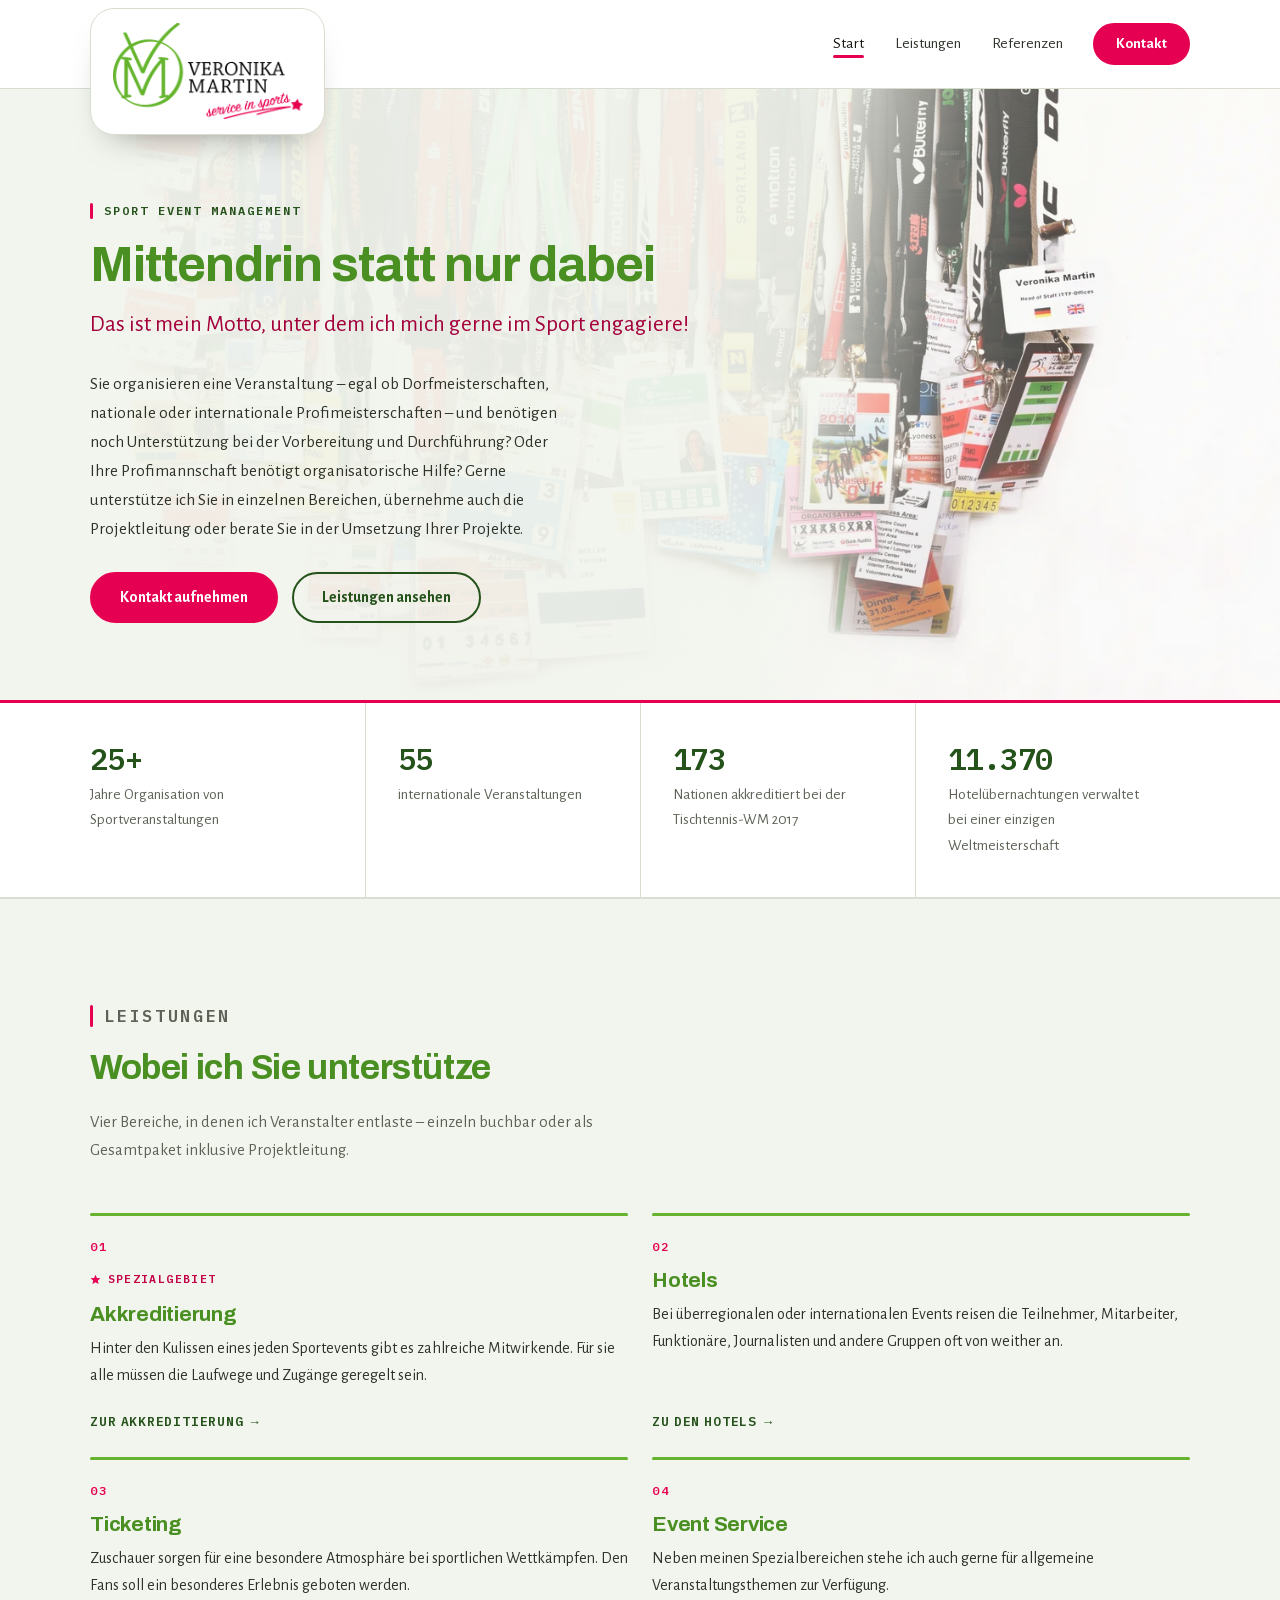
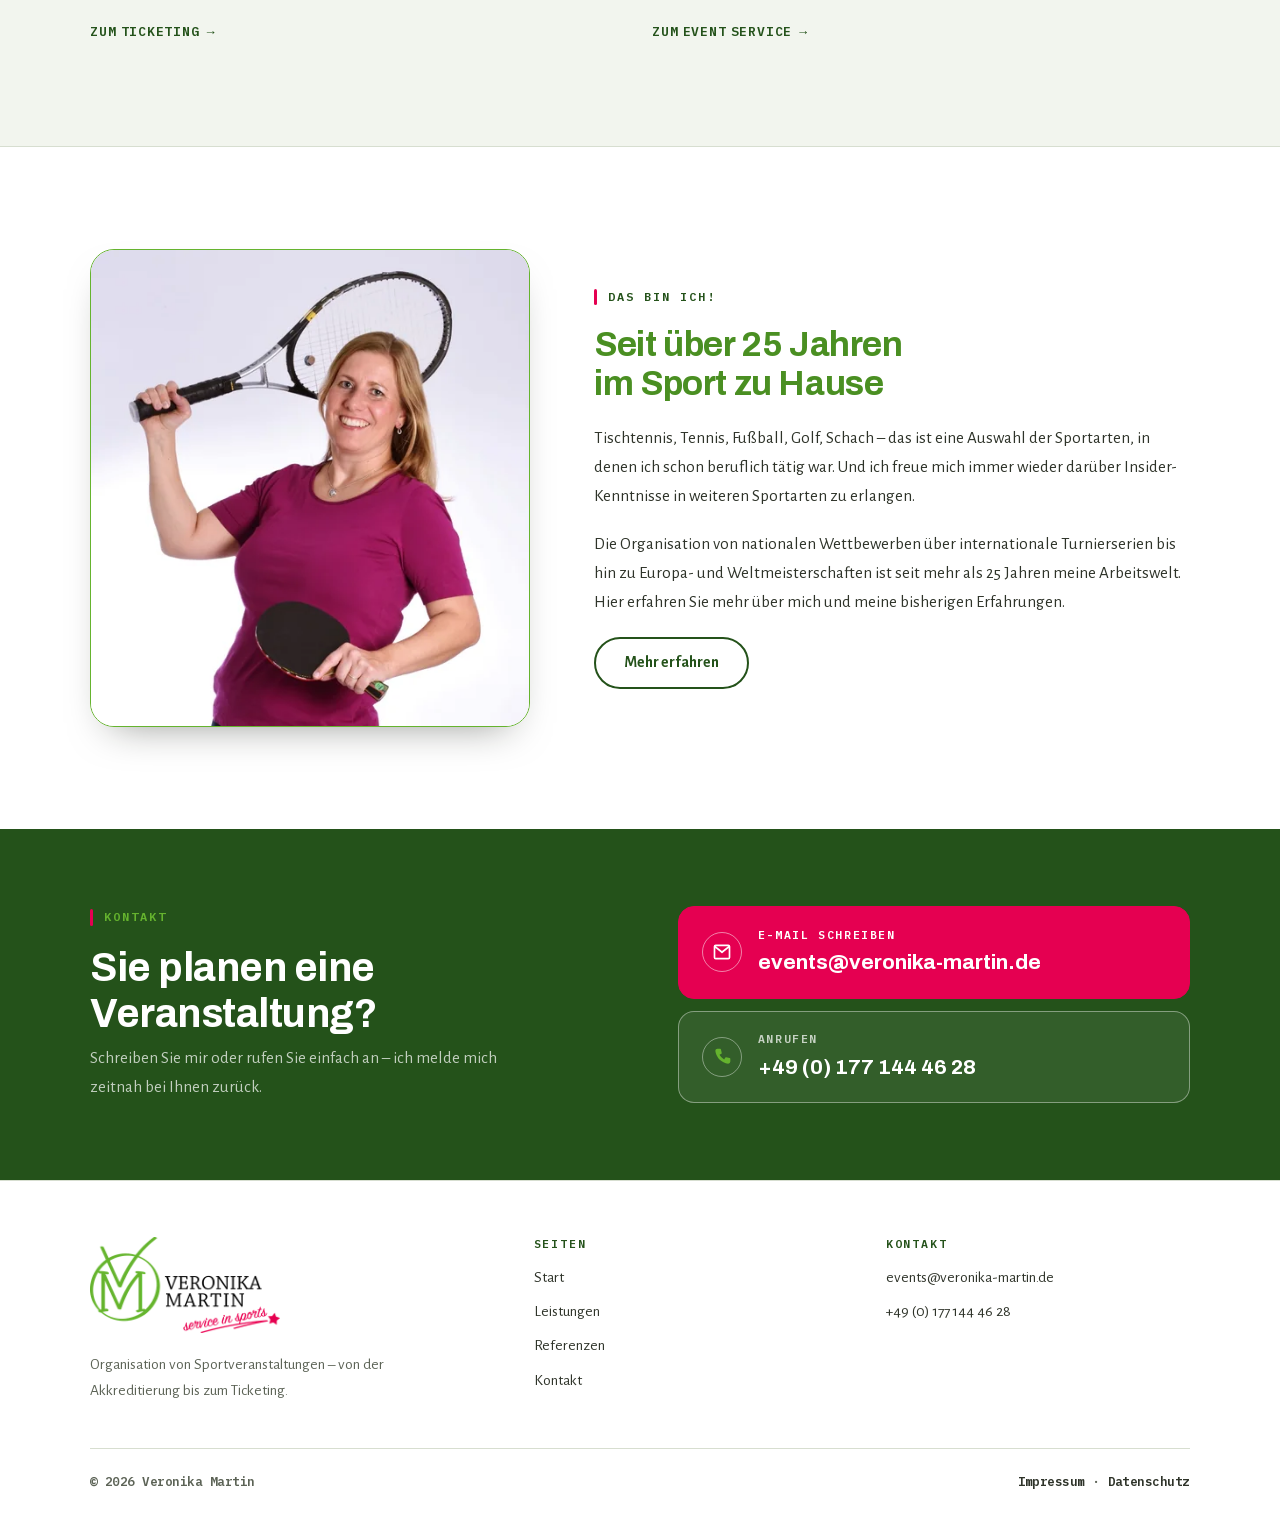
==== commit 65915bb0: "Handy-Startseite: Foto bis oben, großes Logo klappt beim Scrollen weg; Referenz WTT aktualisiert" ====
--- a/index.html
+++ b/index.html
@@ -98,7 +98,7 @@
 
 <a class="sprunglink" href="#inhalt">Zum Inhalt springen</a>
 
-<header class="kopf">
+<header class="kopf kopf--ueber-bild">
   <div class="container kopf__innen">
     <a class="kopf__logo" href="index.html" aria-label="Veronika Martin, Sport Event Management – zur Startseite">
       <picture>
@@ -125,6 +125,12 @@
 <main id="inhalt">
 
   <section class="hero">
+    <div class="hero__logo">
+      <picture>
+        <source type="image/webp" srcset="assets/img/logo-400.webp 400w, assets/img/logo-800.webp 800w" sizes="190px">
+        <img src="assets/img/logo-400.png" srcset="assets/img/logo-400.png 400w, assets/img/logo-800.png 800w" sizes="190px" width="400" height="202" alt="Veronika Martin – service in sports">
+      </picture>
+    </div>
     <div class="container hero__kopf">
       <p class="label" data-cms="startseite.hero.label">Sport Event Management</p>
       <h1 class="hero__motto" data-cms="startseite.hero.motto">Mittendrin statt nur dabei</h1>
--- a/assets/css/style.css
+++ b/assets/css/style.css
@@ -379,6 +379,8 @@
   font-size: 0.8125rem;
   font-weight: 600;
   letter-spacing: 0.06em;
+  /* Leerzeichen der Mono-Schrift sind volle Zeichenbreite – auf normal ziehen */
+  word-spacing: -0.35em;
   text-transform: uppercase;
   color: var(--gruen-dunkel);
   text-decoration: none;
@@ -518,6 +520,7 @@
   width: 18px;
   height: 2px;
   background: var(--tinte);
+  transition: background-color 0.2s ease;
 }
 
 .nav-schalter__balken::before,
@@ -528,6 +531,7 @@
   width: 18px;
   height: 2px;
   background: var(--tinte);
+  transition: transform 0.25s ease;
 }
 
 .nav-schalter__balken::before {
@@ -536,6 +540,19 @@
 
 .nav-schalter__balken::after {
   top: 6px;
+}
+
+/* Menü offen: die äußeren Balken kreuzen sich, der mittlere blendet aus */
+.nav-schalter[aria-expanded='true'] .nav-schalter__balken {
+  background: transparent;
+}
+
+.nav-schalter[aria-expanded='true'] .nav-schalter__balken::before {
+  transform: translateY(6px) rotate(45deg);
+}
+
+.nav-schalter[aria-expanded='true'] .nav-schalter__balken::after {
+  transform: translateY(-6px) rotate(-45deg);
 }
 
 /* --- Hero --------------------------------------------------------------- */
@@ -581,6 +598,11 @@
   width: 100%;
 }
 
+/* Großes Logo unter dem Foto – nur auf dem Handy (siehe max-width: 760px) */
+.hero__logo {
+  display: none;
+}
+
 .hero__kopf {
   display: flex;
   flex-direction: column;
@@ -739,9 +761,13 @@
   align-self: flex-start;
 }
 
-.karte--hervor::before {
-  background: var(--magenta);
-  height: 5px;
+/* Dicker Magenta-Balken nur, wenn die Karten untereinander stehen –
+   nebeneinander bekommt das Spezialgebiet denselben Balken wie die anderen. */
+@media (max-width: 760px) {
+  .karte--hervor::before {
+    background: var(--magenta);
+    height: 5px;
+  }
 }
 
 .abzeichen {
@@ -1385,12 +1411,9 @@
   }
 
   /* Das Logo-Schild ragt unten über die Leiste hinaus (siehe .kopf__logo).
-     Ist das Menü offen, wird die Kopfzeile um genau diesen Überstand höher,
-     damit sich Logo und aufgeklapptes Menü nicht überdecken. */
-  .kopf:has(.nav.ist-offen) .kopf__innen {
-    min-height: calc(var(--kopf-hoehe) + 44px);
-  }
-
+     Das aufgeklappte Menü beginnt deshalb mit genau diesem Überstand als
+     Innenabstand – so bleibt die Kopfzeile gleich hoch und weder der
+     Menü-Button noch der Seiteninhalt springen beim Öffnen. */
   .nav {
     position: absolute;
     top: 100%;
@@ -1404,7 +1427,7 @@
     background: var(--weiss);
     border-bottom: 1px solid var(--linie);
     box-shadow: 0 16px 30px -20px rgba(20, 24, 15, 0.45);
-    padding: 0.5rem clamp(1.25rem, 4vw, 2.5rem) 1.25rem;
+    padding: calc(44px + 0.5rem) clamp(1.25rem, 4vw, 2.5rem) 1.25rem;
   }
 
   .nav.ist-offen {
@@ -1441,8 +1464,99 @@
     display: flex;
   }
 
+  /* Auf dem Handy läge der Schleier über dem ganzen Bild – stattdessen steht
+     die Ausweissammlung als eigener, klarer Streifen über dem Text. */
   .hero {
+    flex-direction: column;
+    align-items: stretch;
     min-height: 0;
+    padding-top: 0;
+    background: var(--papier);
+  }
+
+  .hero::before {
+    content: '';
+    display: block;
+    height: clamp(190px, 56vw, 300px);
+    background-color: var(--weiss);
+    background-position: 45% 60%;
+    background-size: cover;
+    background-repeat: no-repeat;
+    background-image: url('../img/akkreditierungsausweise-1200.jpg');
+    background-image: image-set(
+      url('../img/akkreditierungsausweise-1200.webp') type('image/webp'),
+      url('../img/akkreditierungsausweise-1200.jpg') type('image/jpeg')
+    );
+  }
+
+  /* Startseite ganz oben: Das Foto reicht bis an den oberen Rand, die Leiste
+     ist durchsichtig und zeigt nur den Menü-Button, das Logo steht groß unter
+     dem Foto. Sobald gescrollt oder das Menü geöffnet wird, ist die Leiste
+     wieder weiß mit Schild und das große Logo klappt weg. */
+  .kopf--ueber-bild {
+    transition: background-color 0.2s ease, border-color 0.2s ease, box-shadow 0.2s ease;
+  }
+
+  .kopf--ueber-bild:not(.ist-gescrollt, :has(.nav.ist-offen)) {
+    background: transparent;
+    backdrop-filter: none;
+    border-bottom-color: transparent;
+  }
+
+  .kopf--ueber-bild .kopf__logo {
+    transition: opacity 0.2s ease, visibility 0.2s ease;
+  }
+
+  .kopf--ueber-bild:not(.ist-gescrollt, :has(.nav.ist-offen)) .kopf__logo {
+    opacity: 0;
+    visibility: hidden;
+  }
+
+  /* Rahmen wie in der weißen Leiste, nur mit weißer Fläche fürs Foto –
+     so ändert sich der Button beim Scrollen nicht. */
+  .kopf--ueber-bild .nav-schalter {
+    background: var(--weiss);
+  }
+
+  .kopf--ueber-bild ~ main .hero {
+    margin-top: calc(-1 * var(--kopf-hoehe));
+  }
+
+  /* Ohne Scroll-Verankerung würde der Browser das Zusammenklappen des Logos
+     mit der Scrollposition ausgleichen – die Seite spränge zurück nach oben
+     und das Logo klappte wieder auf. So gleitet der Inhalt einfach hoch. */
+  html:has(.kopf--ueber-bild) {
+    overflow-anchor: none;
+  }
+
+  .hero__logo {
+    display: flex;
+    justify-content: center;
+    /* Logo hängt an der Unterkante: Beim Zusammenklappen schiebt es sich
+       nach oben unter das Foto, der Text gleitet mit. */
+    align-items: flex-end;
+    overflow: hidden;
+    max-height: 10rem;
+    padding: 0.75rem var(--rand) 1.1rem;
+    margin-bottom: 2rem;
+    background: var(--weiss);
+    border-bottom: var(--balken) solid var(--magenta);
+    transition: max-height 0.45s ease, padding 0.45s ease;
+  }
+
+  .hero__logo img {
+    flex-shrink: 0;
+    width: 190px;
+    transition: opacity 0.4s ease;
+  }
+
+  .kopf--ueber-bild:is(.ist-gescrollt, :has(.nav.ist-offen)) ~ main .hero__logo {
+    max-height: 0;
+    padding-block: 0;
+  }
+
+  .kopf--ueber-bild:is(.ist-gescrollt, :has(.nav.ist-offen)) ~ main .hero__logo img {
+    opacity: 0;
   }
 
   .fakten__liste {
